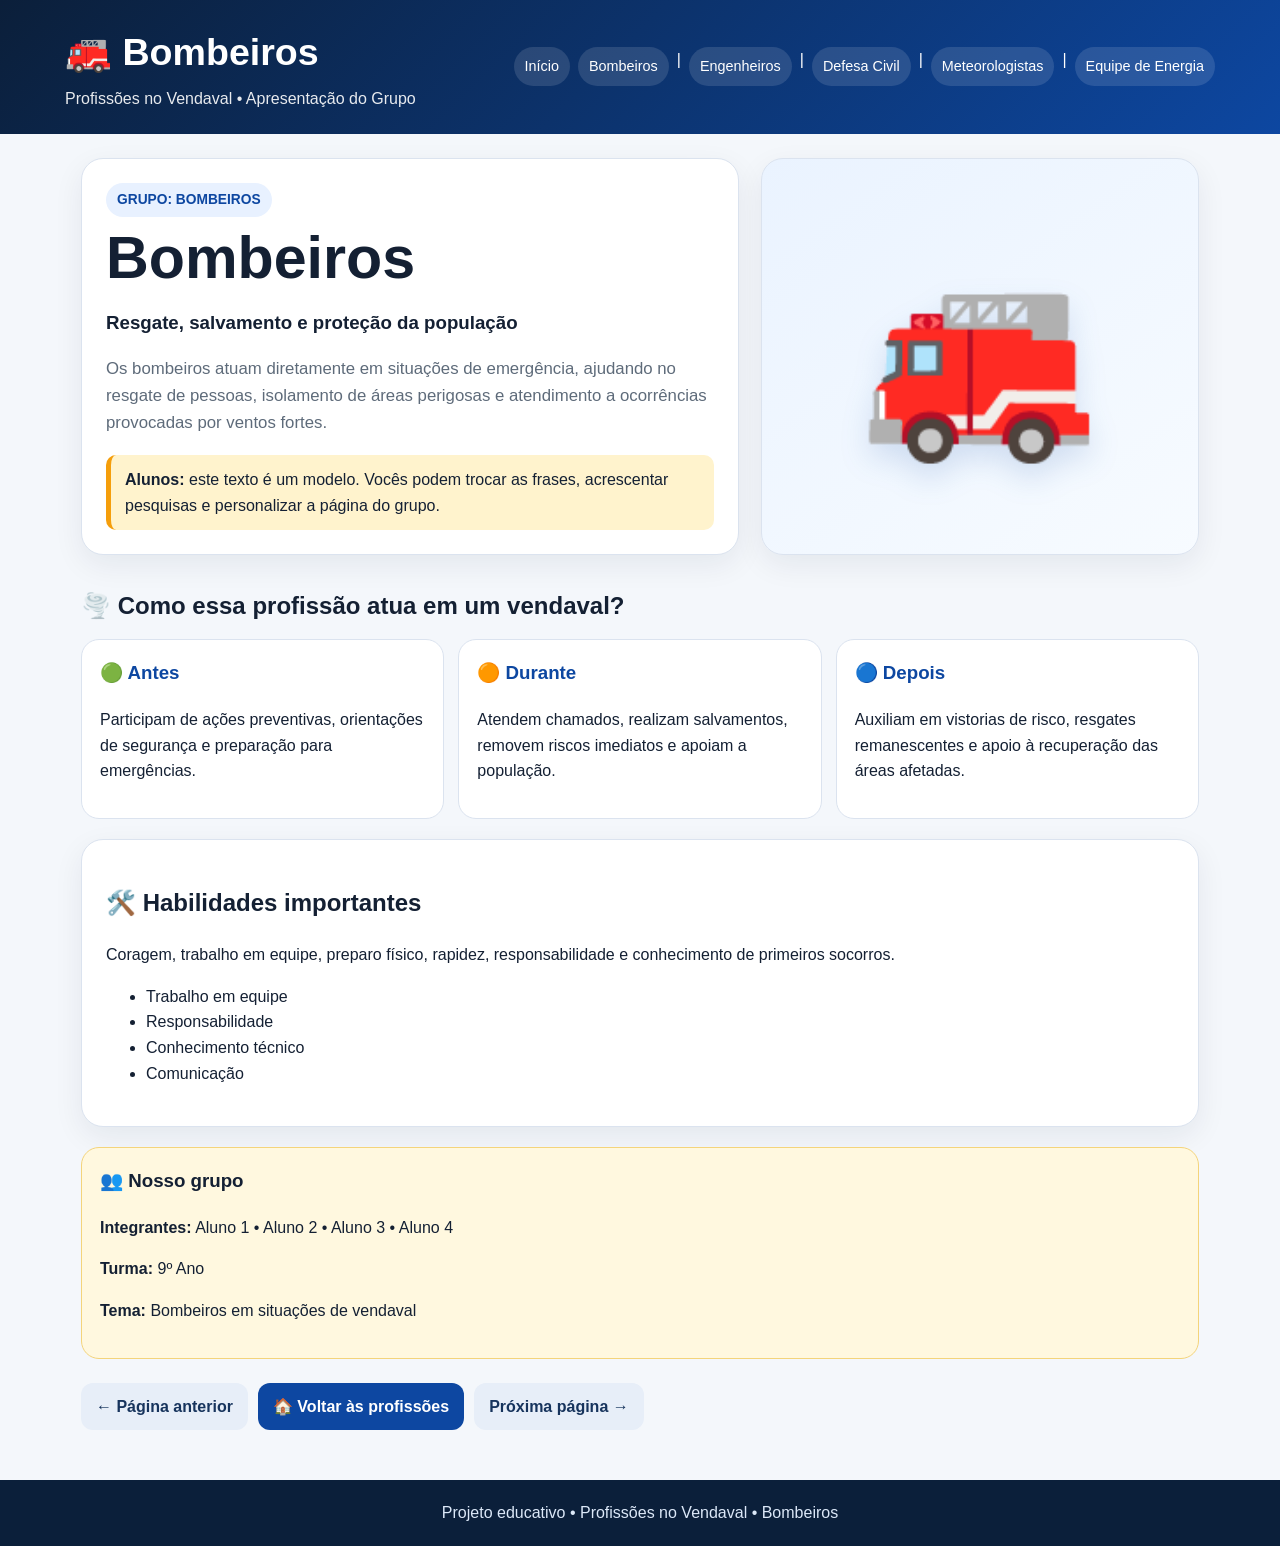
==== bombeiros.html @ 0de998a7 "Add files via upload" ====
<!DOCTYPE html>
<html lang="pt-BR">
<head>
  <meta charset="UTF-8">
  <meta name="viewport" content="width=device-width, initial-scale=1.0">
  <title>Bombeiros | Profissões no Vendaval</title>
  <link rel="stylesheet" href="styles.css">
</head>
<body>

<header class="site-header">
  <div class="header-inner">
    <div class="brand">
      <h1>🚒 Bombeiros</h1>
      <p>Profissões no Vendaval • Apresentação do Grupo</p>
    </div>
    <nav class="top-nav">
      <a href="index.html">Início</a>
      <a href="bombeiros.html">Bombeiros</a> | <a href="engenheiros.html">Engenheiros</a> | <a href="defesa-civil.html">Defesa Civil</a> | <a href="meteorologistas.html">Meteorologistas</a> | <a href="energia.html">Equipe de Energia</a>
    </nav>
  </div>
</header>

<main>
  <section class="hero">
    <article class="panel">
      <span class="eyebrow">GRUPO: BOMBEIROS</span>

      <!-- ALTERE AQUI O TÍTULO OU A FRASE DO GRUPO -->
      <h2>Bombeiros</h2>
      <h3>Resgate, salvamento e proteção da população</h3>

      <!-- ALTERE AQUI A APRESENTAÇÃO -->
      <p>Os bombeiros atuam diretamente em situações de emergência, ajudando no resgate de pessoas, isolamento de áreas perigosas e atendimento a ocorrências provocadas por ventos fortes.</p>

      <div class="edit-note">
        <strong>Alunos:</strong> este texto é um modelo. Vocês podem trocar as frases,
        acrescentar pesquisas e personalizar a página do grupo.
      </div>
    </article>

    <aside class="panel illustration">
      <div class="big-icon">🚒</div>
    </aside>
  </section>

  <h2 class="section-title">🌪️ Como essa profissão atua em um vendaval?</h2>

  <section class="info-grid">
    <article class="info-box">
      <h3>🟢 Antes</h3>
      <p>Participam de ações preventivas, orientações de segurança e preparação para emergências.</p>
    </article>

    <article class="info-box">
      <h3>🟠 Durante</h3>
      <p>Atendem chamados, realizam salvamentos, removem riscos imediatos e apoiam a população.</p>
    </article>

    <article class="info-box">
      <h3>🔵 Depois</h3>
      <p>Auxiliam em vistorias de risco, resgates remanescentes e apoio à recuperação das áreas afetadas.</p>
    </article>
  </section>

  <section class="panel" style="margin-top:20px;">
    <h2>🛠️ Habilidades importantes</h2>
    <p>Coragem, trabalho em equipe, preparo físico, rapidez, responsabilidade e conhecimento de primeiros socorros.</p>

    <!-- O GRUPO PODE CRIAR NOVOS ITENS AQUI -->
    <ul>
      <li>Trabalho em equipe</li>
      <li>Responsabilidade</li>
      <li>Conhecimento técnico</li>
      <li>Comunicação</li>
    </ul>
  </section>

  <section class="group-box">
    <h3>👥 Nosso grupo</h3>

    <!-- ALTERE AQUI OS NOMES DOS ALUNOS -->
    <p><strong>Integrantes:</strong> Aluno 1 • Aluno 2 • Aluno 3 • Aluno 4</p>

    <!-- ALTERE AQUI A TURMA -->
    <p><strong>Turma:</strong> 9º Ano</p>

    <p><strong>Tema:</strong> Bombeiros em situações de vendaval</p>
  </section>

  <nav class="presentation-nav">
    <a class="btn secondary" href="energia.html">← Página anterior</a>
    <a class="btn" href="index.html">🏠 Voltar às profissões</a>
    <a class="btn secondary" href="engenheiros.html">Próxima página →</a>
  </nav>
</main>

<footer>
  Projeto educativo • Profissões no Vendaval • Bombeiros
</footer>

</body>
</html>
---- styles.css ----
* { box-sizing: border-box; }

:root {
  --bg: #f4f7fb;
  --card: #ffffff;
  --text: #142033;
  --muted: #5e6b7a;
  --blue: #0d47a1;
  --blue2: #1565c0;
  --line: #dbe3ef;
  --accent: #e8f1ff;
}

html { scroll-behavior: smooth; }

body {
  margin: 0;
  font-family: Arial, Helvetica, sans-serif;
  background: var(--bg);
  color: var(--text);
  line-height: 1.6;
}

a { color: inherit; }

.site-header {
  background: linear-gradient(135deg, #0b1f3a, #0d47a1);
  color: #fff;
  padding: 22px 16px;
}

.header-inner {
  max-width: 1150px;
  margin: auto;
  display: flex;
  gap: 18px;
  align-items: center;
  justify-content: space-between;
  flex-wrap: wrap;
}

.brand h1 {
  margin: 0;
  font-size: clamp(1.5rem, 4vw, 2.35rem);
}

.brand p {
  margin: 4px 0 0;
  opacity: .9;
}

.top-nav {
  display: flex;
  gap: 8px;
  flex-wrap: wrap;
}

.top-nav a {
  text-decoration: none;
  padding: 8px 11px;
  border-radius: 999px;
  background: rgba(255,255,255,.12);
  font-size: .9rem;
}

.top-nav a:hover {
  background: rgba(255,255,255,.22);
}

main {
  max-width: 1150px;
  margin: auto;
  padding: 24px 16px 50px;
}

.hero {
  display: grid;
  grid-template-columns: 1.2fr .8fr;
  gap: 22px;
  align-items: stretch;
  margin-bottom: 24px;
}

.panel {
  background: var(--card);
  border: 1px solid var(--line);
  border-radius: 22px;
  padding: 24px;
  box-shadow: 0 10px 30px rgba(20,32,51,.07);
}

.eyebrow {
  display: inline-block;
  background: var(--accent);
  color: var(--blue);
  border-radius: 999px;
  padding: 6px 11px;
  font-weight: bold;
  font-size: .86rem;
  margin-bottom: 10px;
}

.hero h2 {
  font-size: clamp(2rem, 6vw, 3.7rem);
  line-height: 1.05;
  margin: 0 0 12px;
}

.hero p {
  color: var(--muted);
  font-size: 1.05rem;
}

.illustration {
  min-height: 300px;
  background: linear-gradient(145deg, #eaf3ff, #f7fbff);
  display: grid;
  place-items: center;
  overflow: hidden;
}

.illustration .big-icon {
  font-size: clamp(6rem, 18vw, 12rem);
  filter: drop-shadow(0 14px 15px rgba(13,71,161,.15));
}

.cards {
  display: grid;
  grid-template-columns: repeat(5, 1fr);
  gap: 14px;
}

.prof-card {
  display: block;
  background: #fff;
  border: 1px solid var(--line);
  border-radius: 18px;
  text-decoration: none;
  padding: 18px;
  box-shadow: 0 8px 22px rgba(20,32,51,.06);
  transition: .2s transform, .2s box-shadow;
}

.prof-card:hover {
  transform: translateY(-4px);
  box-shadow: 0 14px 28px rgba(20,32,51,.12);
}

.prof-card .icon {
  font-size: 3rem;
}

.prof-card h3 {
  margin: 8px 0 3px;
}

.prof-card p {
  margin: 0;
  color: var(--muted);
  font-size: .92rem;
}

.section-title {
  margin: 32px 0 14px;
  font-size: 1.5rem;
}

.info-grid {
  display: grid;
  grid-template-columns: repeat(3, 1fr);
  gap: 14px;
}

.info-box {
  background: #fff;
  border: 1px solid var(--line);
  border-radius: 18px;
  padding: 18px;
}

.info-box h3 {
  margin-top: 0;
  color: var(--blue);
}

.group-box {
  margin-top: 20px;
  background: #fff8df;
  border: 1px solid #f4d47b;
  border-radius: 18px;
  padding: 18px;
}

.group-box h3 { margin-top: 0; }

.presentation-nav {
  display: flex;
  gap: 10px;
  flex-wrap: wrap;
  margin-top: 24px;
}

.btn {
  display: inline-block;
  text-decoration: none;
  border-radius: 12px;
  padding: 11px 15px;
  background: var(--blue);
  color: #fff;
  font-weight: bold;
}

.btn.secondary {
  background: #e7eef8;
  color: #17345d;
}

footer {
  background: #0b1f3a;
  color: #dce8f8;
  text-align: center;
  padding: 20px 14px;
}

.edit-note {
  background: #fff3cd;
  border-left: 5px solid #f59e0b;
  padding: 12px 14px;
  border-radius: 10px;
  margin-top: 18px;
}

@media (max-width: 930px) {
  .hero { grid-template-columns: 1fr; }
  .cards { grid-template-columns: repeat(2, 1fr); }
  .info-grid { grid-template-columns: 1fr; }
}

@media (max-width: 560px) {
  .cards { grid-template-columns: 1fr; }
  .panel { padding: 18px; }
  .top-nav { display: none; }
}
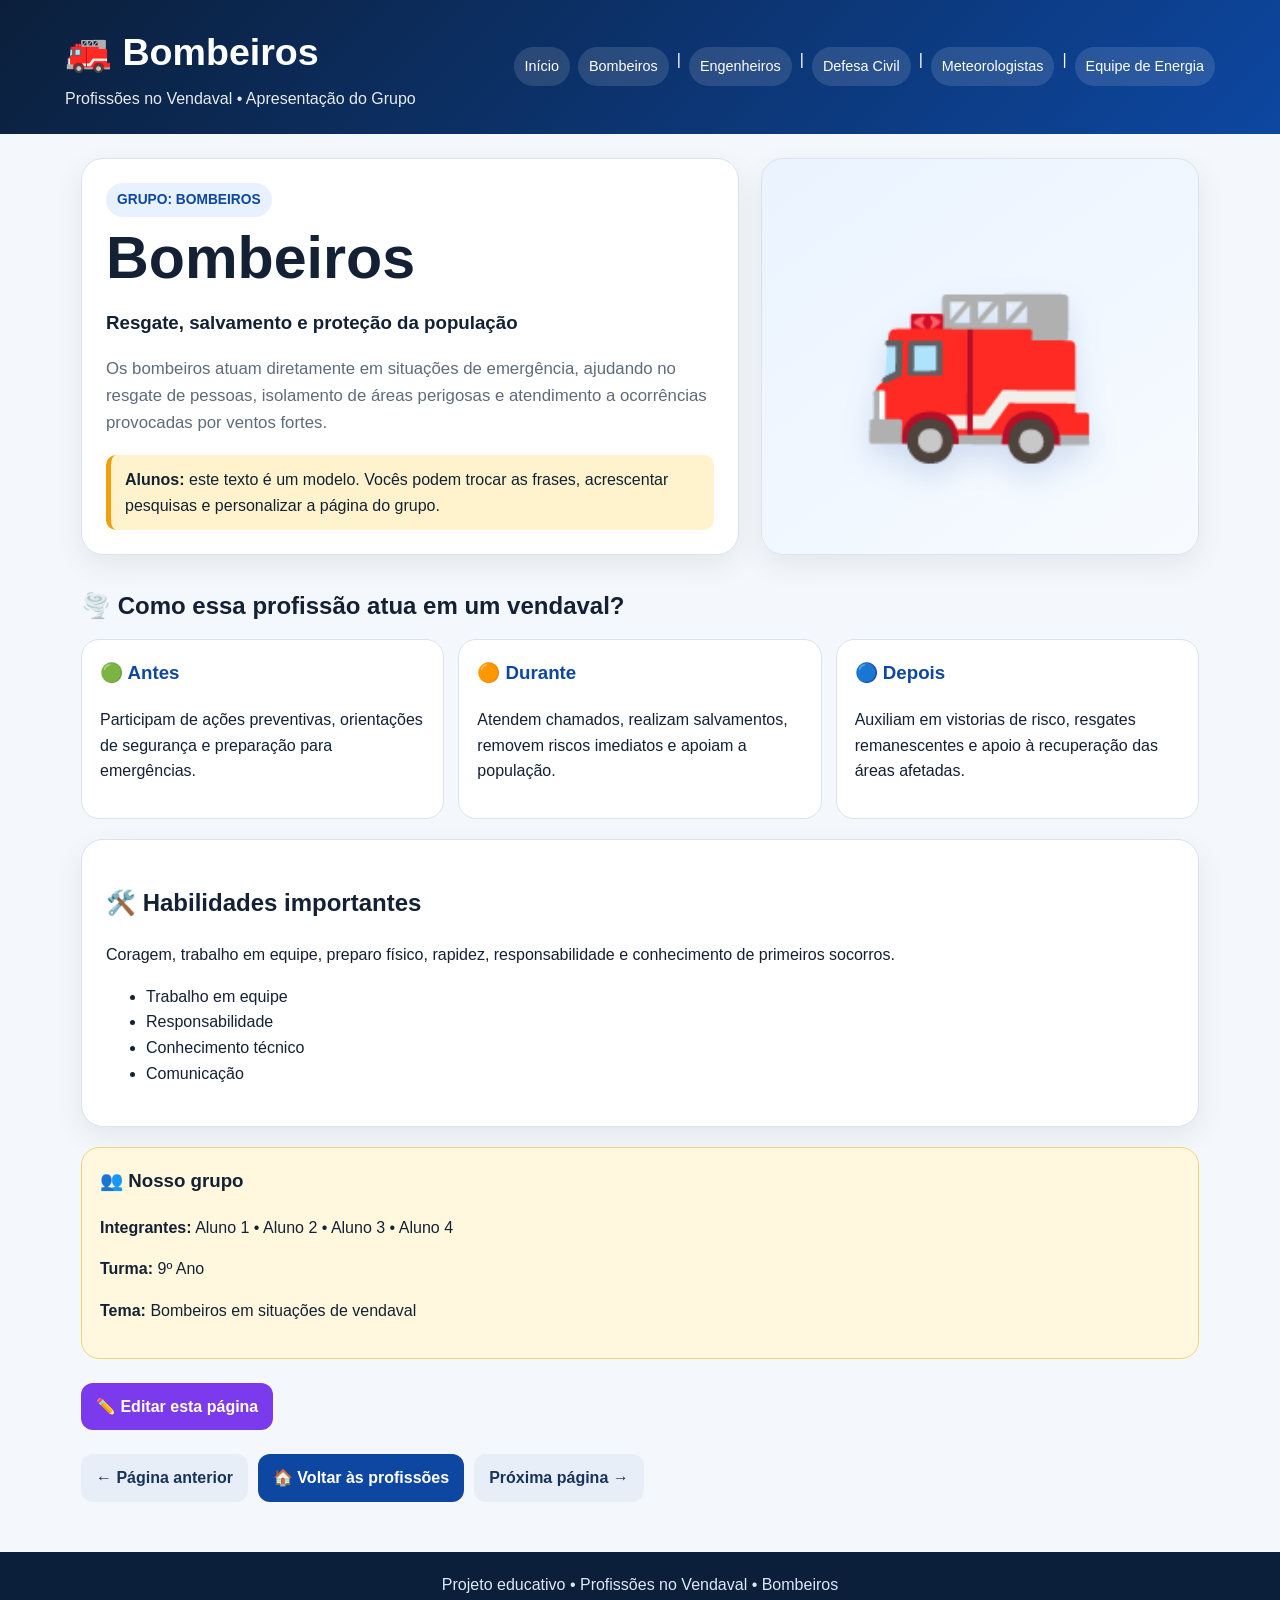
==== commit 989e817c: "Add files via upload" ====
--- a/bombeiros.html
+++ b/bombeiros.html
@@ -88,6 +88,10 @@
     <p><strong>Tema:</strong> Bombeiros em situações de vendaval</p>
   </section>
 
+  <div class="presentation-nav">
+    <a class="btn edit" href="editar-bombeiros.html">✏️ Editar esta página</a>
+  </div>
+
   <nav class="presentation-nav">
     <a class="btn secondary" href="energia.html">← Página anterior</a>
     <a class="btn" href="index.html">🏠 Voltar às profissões</a>
--- a/styles.css
+++ b/styles.css
@@ -242,3 +242,151 @@
   .panel { padding: 18px; }
   .top-nav { display: none; }
 }
+
+
+/* ===== Atualização: apresentação + edição por grupo ===== */
+
+.prof-card {
+  cursor: default;
+}
+
+.prof-card:hover {
+  transform: none;
+}
+
+.card-actions {
+  display: grid;
+  gap: 8px;
+  margin-top: 14px;
+}
+
+.card-actions a {
+  text-align: center;
+}
+
+.btn.edit {
+  background: #7c3aed;
+  color: #fff;
+}
+
+.editor-layout {
+  display: grid;
+  grid-template-columns: 1fr 1fr;
+  gap: 16px;
+  align-items: start;
+}
+
+.editor-card {
+  background: #fff;
+  border: 1px solid var(--line);
+  border-radius: 18px;
+  padding: 16px;
+  box-shadow: 0 8px 22px rgba(20,32,51,.06);
+}
+
+.editor-card h2 {
+  margin-top: 0;
+}
+
+.code-editor {
+  width: 100%;
+  min-height: 650px;
+  resize: vertical;
+  border: 1px solid #cbd5e1;
+  border-radius: 12px;
+  padding: 12px;
+  font-family: Consolas, "Courier New", monospace;
+  font-size: 15px;
+  line-height: 1.45;
+  background: #0f172a;
+  color: #e2e8f0;
+  outline: none;
+}
+
+.code-editor:focus {
+  border-color: #2563eb;
+  box-shadow: 0 0 0 3px rgba(37,99,235,.15);
+}
+
+.editor-buttons {
+  display: grid;
+  grid-template-columns: repeat(4, 1fr);
+  gap: 8px;
+  margin-top: 10px;
+}
+
+.editor-buttons button,
+.editor-buttons a {
+  border: 0;
+  border-radius: 10px;
+  padding: 11px 10px;
+  font-weight: 700;
+  font-size: .9rem;
+  cursor: pointer;
+  text-decoration: none;
+  text-align: center;
+}
+
+.run-btn {
+  background: #2563eb;
+  color: white;
+}
+
+.download-btn {
+  background: #7c3aed;
+  color: white;
+}
+
+.restore-btn {
+  background: #e5e7eb;
+  color: #111827;
+}
+
+.back-btn {
+  background: #dcfce7;
+  color: #166534;
+}
+
+.preview-frame {
+  width: 100%;
+  min-height: 760px;
+  border: 1px solid #cbd5e1;
+  border-radius: 12px;
+  background: white;
+}
+
+.save-status {
+  min-height: 22px;
+  margin-top: 8px;
+  font-size: .9rem;
+  font-weight: bold;
+  color: #166534;
+}
+
+.autosave-note {
+  background: #ecfdf5;
+  border-left: 5px solid #10b981;
+  padding: 12px 14px;
+  border-radius: 10px;
+  margin-bottom: 14px;
+}
+
+@media (max-width: 950px) {
+  .editor-layout {
+    grid-template-columns: 1fr;
+  }
+
+  .code-editor {
+    min-height: 420px;
+  }
+
+  .preview-frame {
+    min-height: 600px;
+  }
+}
+
+@media (max-width: 560px) {
+  .editor-buttons {
+    grid-template-columns: repeat(2, 1fr);
+  }
+}
